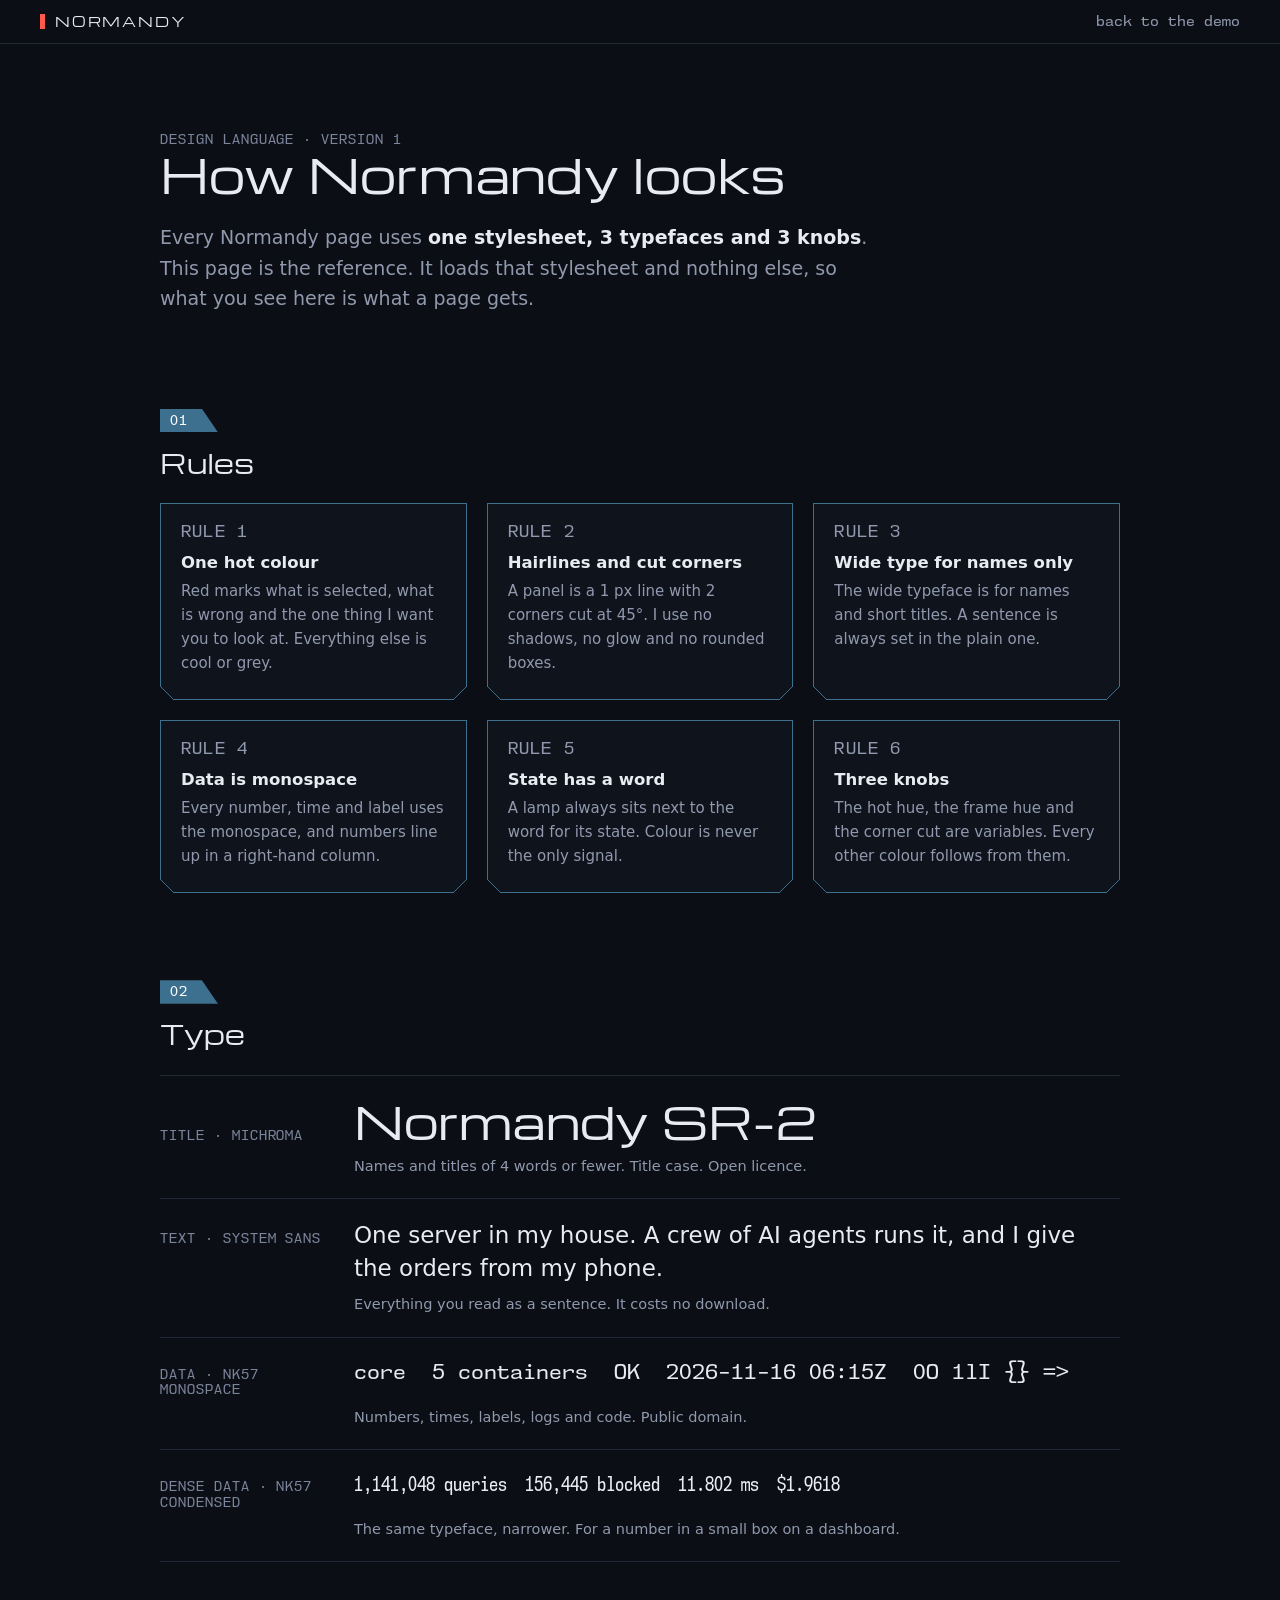
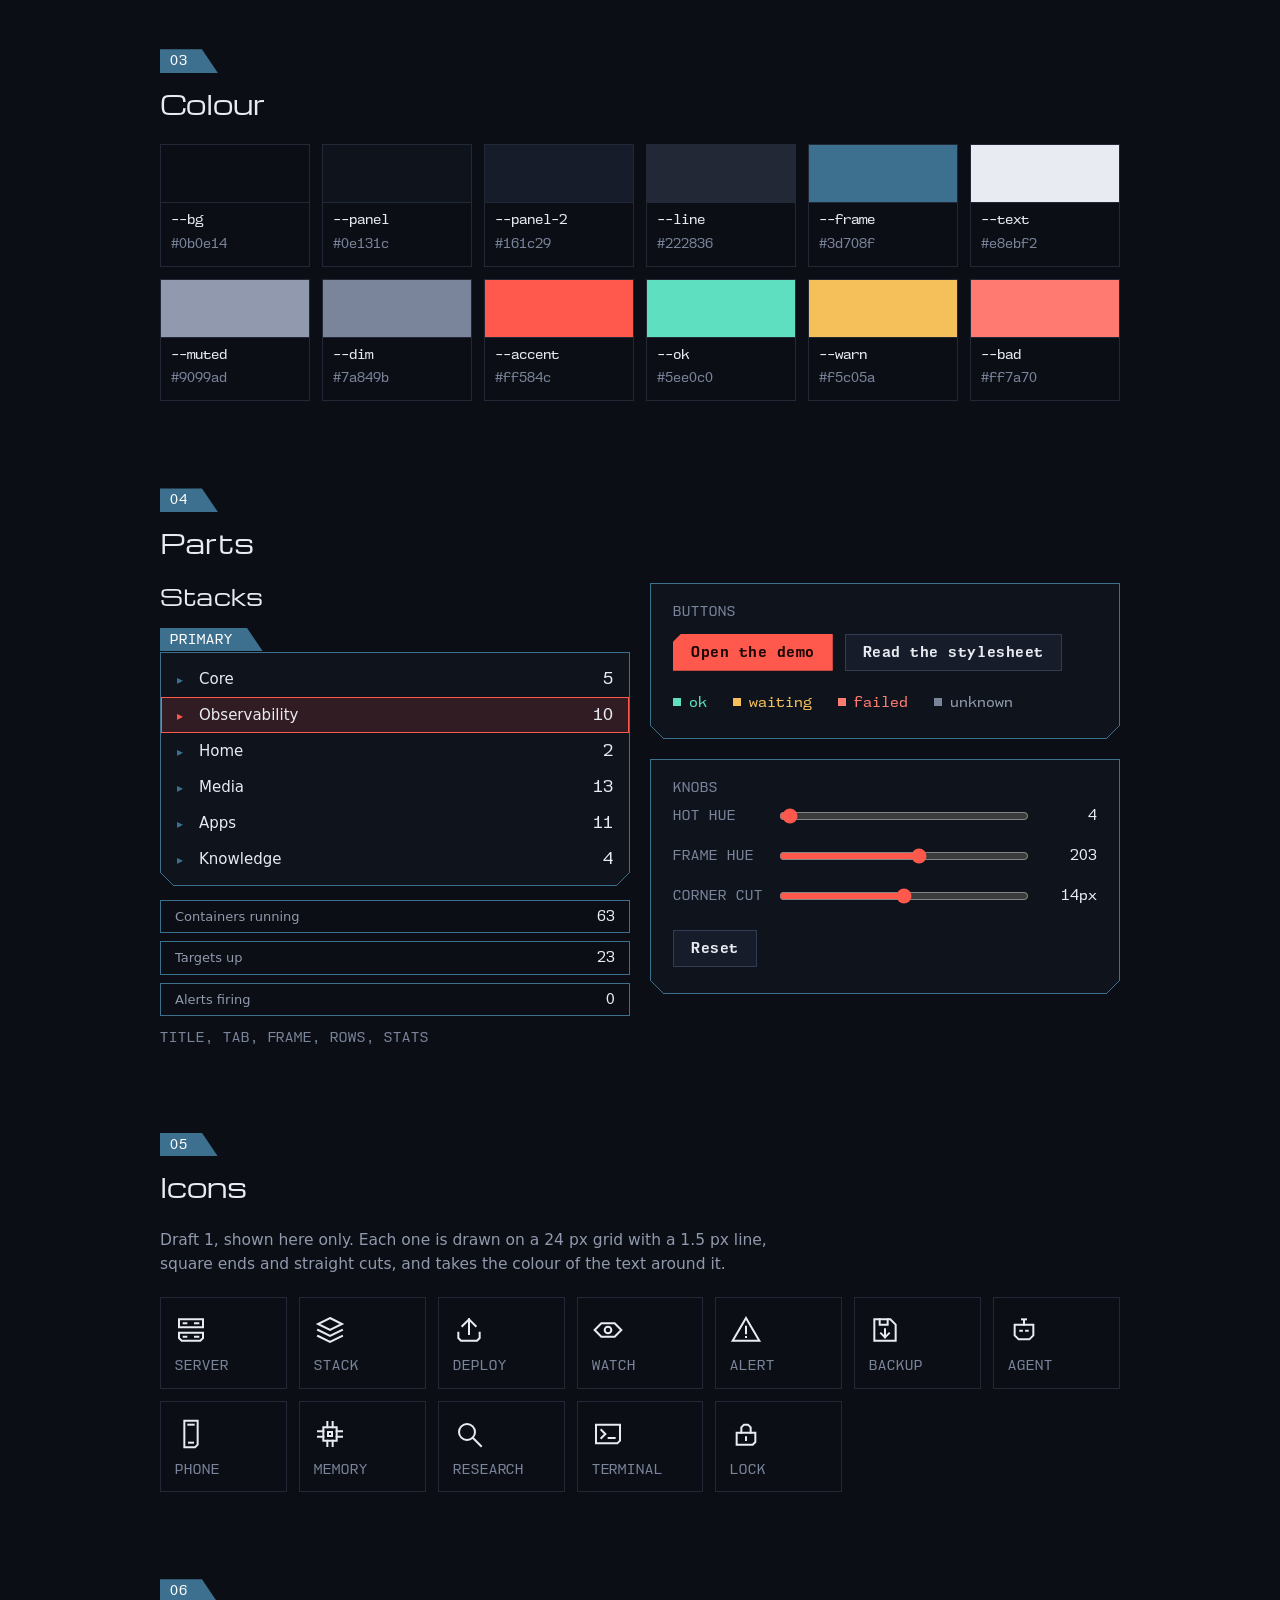
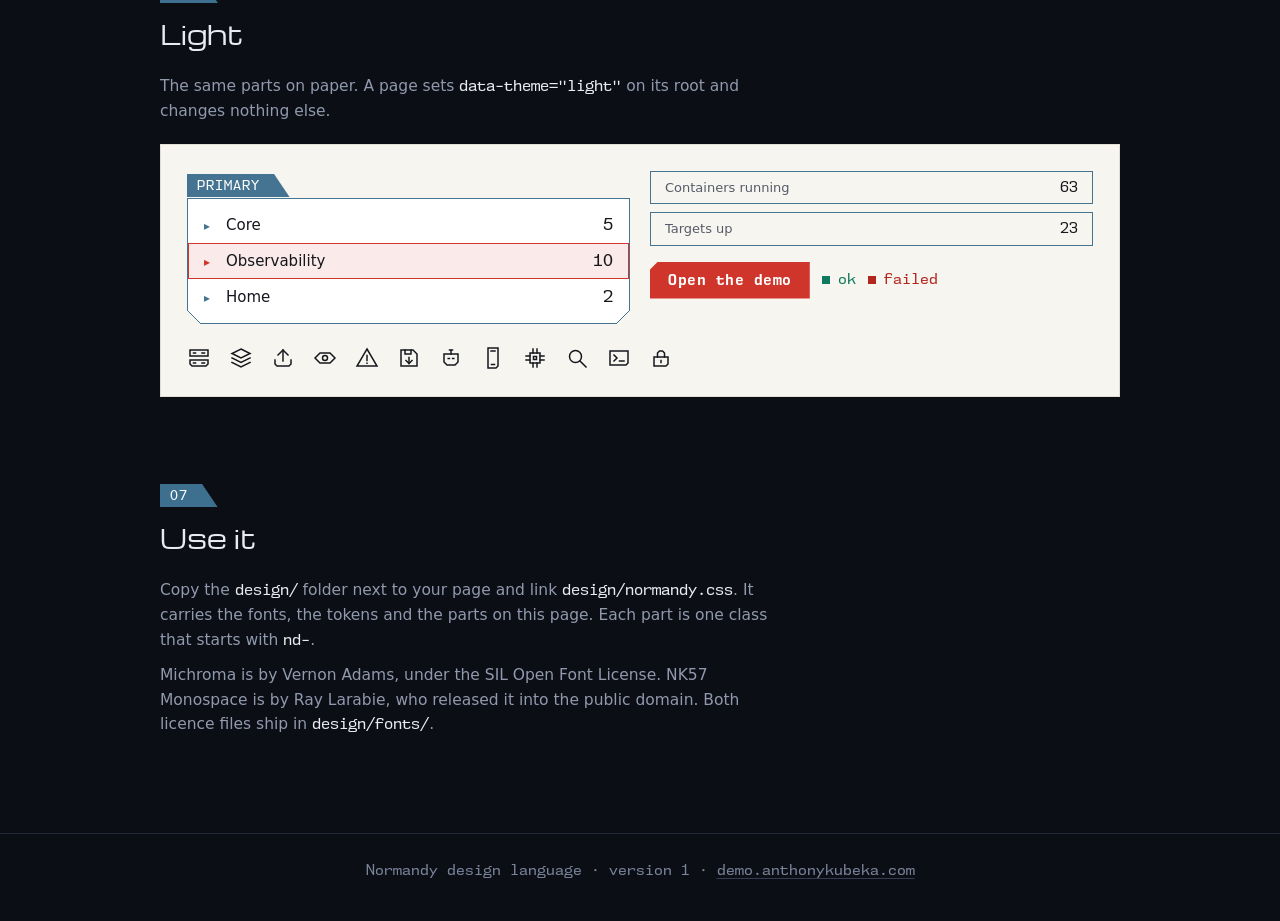
==== design/index.html @ 10093520 "Deploy 26556fc" ====
<!doctype html>
<html lang="en">
<head>
  <meta charset="utf-8">
  <title>Normandy design language | Anthony Kubeka</title>
  <meta name="viewport" content="width=device-width, initial-scale=1">
  <meta name="description" content="The type, colour and parts that every Normandy page uses. One stylesheet, 3 fonts, 3 knobs.">
  <meta name="color-scheme" content="dark">
  <meta name="theme-color" content="#0b0e14">
  <!-- LAUNCH: remove the next line when Anthony approves the content. See docs/PLAN.md task D-7. -->
  <meta name="robots" content="noindex">
  <link rel="icon" type="image/svg+xml" href="../assets/icon.svg">
  <link rel="stylesheet" href="normandy.css">
  <link rel="stylesheet" href="icons.css">
  <style>
    *, *::before, *::after { box-sizing: border-box; }
    body { margin: 0; background: var(--bg); color: var(--text); font: 400 17px/1.6 var(--sans); -webkit-font-smoothing: antialiased; overflow-x: hidden; }
    a { color: inherit; text-decoration-color: var(--line-2); text-underline-offset: 3px; }
    a:hover { text-decoration-color: var(--accent); }
    :focus-visible { outline: 2px solid var(--accent); outline-offset: 3px; }
    h1, h2, h3, p, ul, dl, dd { margin: 0; }
    ul { padding: 0; list-style: none; }
    code { font-family: var(--mono); font-size: 0.88em; color: var(--text); }

    .bar { display: flex; align-items: center; justify-content: space-between; gap: 16px; padding: 14px var(--gutter); border-bottom: 1px solid var(--line); }
    .bar a { text-decoration: none; }
    .brand { font: 400 13px/1 var(--display); letter-spacing: 0.14em; }
    .back { font: 400 13px/1 var(--mono); color: var(--muted); }
    .back:hover { color: var(--accent); }

    main { max-width: 1040px; margin: 0 auto; padding: 0 var(--gutter) 96px; }
    .hero { padding: clamp(44px, 8vw, 88px) 0 8px; }
    h1 { font: 400 clamp(26px, 5vw, 46px)/1.15 var(--display); letter-spacing: 0.005em; }
    .lede { margin-top: 22px; max-width: 60ch; color: var(--muted); font-size: clamp(17px, 2vw, 19px); }
    .lede b { color: var(--text); font-weight: 600; }

    section { padding-top: clamp(48px, 8vw, 84px); }
    .head { margin-bottom: 24px; }
    h2 { font: 400 clamp(19px, 3vw, 26px)/1.25 var(--display); margin-top: 14px; }
    .note { color: var(--muted); font-size: 15.5px; max-width: 62ch; }
    .note + .note { margin-top: 10px; }

    .grid { display: grid; gap: 20px; }
    .g2 { grid-template-columns: repeat(2, minmax(0, 1fr)); }
    .g3 { grid-template-columns: repeat(3, minmax(0, 1fr)); }
    .pad { padding: 20px 22px 26px; }

    .rule { padding: 18px 20px 24px; }
    .rule h3 { font: 600 16.5px/1.3 var(--sans); margin: 10px 0 6px; }
    .rule p { color: var(--muted); font-size: 15px; }

    .type { display: grid; grid-template-columns: 170px minmax(0, 1fr); gap: 8px 24px; align-items: baseline; padding: 20px 0; border-top: 1px solid var(--line); }
    .type:last-child { border-bottom: 1px solid var(--line); }
    .type > div, .type > p:not(.nd-label) { grid-column: 2; }
    .type > p:not(.nd-label) { color: var(--muted); font-size: 14.5px; }
    .t-display { font: 400 clamp(24px, 5vw, 44px)/1.15 var(--display); overflow-wrap: anywhere; }
    .t-sans { font: 400 clamp(18px, 2.6vw, 23px)/1.45 var(--sans); }
    .t-mono { font: 400 clamp(14px, 2.2vw, 19px)/1.5 var(--mono); overflow-wrap: anywhere; }

    .swatches { display: grid; grid-template-columns: repeat(auto-fill, minmax(150px, 1fr)); gap: 12px; }
    .sw { border: 1px solid var(--line); }
    .sw i { display: block; height: 58px; border-bottom: 1px solid var(--line); }
    .sw div { padding: 8px 10px 10px; }
    .sw b { display: block; font: 400 12.5px/1.4 var(--mono); }
    .sw span { font: 400 12px/1.4 var(--mono); color: var(--dim); }

    .demo-title { font-size: 22px; margin-bottom: 14px; }
    .demo-foot { margin-top: 14px; }
    .stack-of-stats { margin-top: 14px; }
    .buttons { display: flex; flex-wrap: wrap; gap: 12px; align-items: center; }
    .lamps { display: flex; flex-wrap: wrap; gap: 10px 26px; margin-top: 22px; }

    .knob { display: grid; grid-template-columns: 90px minmax(0, 1fr) 56px; gap: 14px; align-items: center; padding: 10px 0; }
    .knob input { width: 100%; accent-color: var(--accent); }
    .knob output { font: 400 13px/1 var(--mono); text-align: right; }
    .reset { margin-top: 14px; }

    .icons { display: grid; grid-template-columns: repeat(auto-fill, minmax(118px, 1fr)); gap: 12px; }
    .ico { display: flex; flex-direction: column; align-items: flex-start; gap: 12px; padding: 16px 14px 14px; border: 1px solid var(--line); }
    .ico .nd-icon { width: 32px; height: 32px; color: var(--text); }
    .icons--row { display: flex; flex-wrap: wrap; gap: 18px; margin-top: 22px; color: var(--text); }
    .nd-light { background: var(--bg); color: var(--text); padding: 26px; border: 1px solid var(--line); }
    .foot { border-top: 1px solid var(--line); padding: 26px var(--gutter) 40px; text-align: center; font: 400 13px/1.6 var(--mono); color: var(--dim); }

    @media (max-width: 820px) {
      .g2, .g3 { grid-template-columns: minmax(0, 1fr); }
      .type { grid-template-columns: minmax(0, 1fr); }
      .type > div, .type > p:not(.nd-label) { grid-column: 1; }
    }
  </style>
</head>
<body>
  <header class="bar">
    <a class="brand" href="../"><span class="nd-stripe" aria-hidden="true"></span>NORMANDY</a>
    <a class="back" href="../">back to the demo</a>
  </header>

  <main id="main">
    <div class="hero">
      <p class="nd-label">Design language · version 1</p>
      <h1>How Normandy looks</h1>
      <p class="lede">Every Normandy page uses <b>one stylesheet, 3 typefaces and 3 knobs</b>. This page is the reference. It loads that stylesheet and nothing else, so what you see here is what a page gets.</p>
    </div>

    <section aria-labelledby="h-rules">
      <div class="head">
        <span class="nd-tab">01</span>
        <h2 id="h-rules">Rules</h2>
      </div>
      <div class="grid g3">
        <div class="nd-frame rule">
          <p class="nd-label">Rule 1</p>
          <h3>One hot colour</h3>
          <p>Red marks what is selected, what is wrong and the one thing I want you to look at. Everything else is cool or grey.</p>
        </div>
        <div class="nd-frame rule">
          <p class="nd-label">Rule 2</p>
          <h3>Hairlines and cut corners</h3>
          <p>A panel is a 1 px line with 2 corners cut at 45°. I use no shadows, no glow and no rounded boxes.</p>
        </div>
        <div class="nd-frame rule">
          <p class="nd-label">Rule 3</p>
          <h3>Wide type for names only</h3>
          <p>The wide typeface is for names and short titles. A sentence is always set in the plain one.</p>
        </div>
        <div class="nd-frame rule">
          <p class="nd-label">Rule 4</p>
          <h3>Data is monospace</h3>
          <p>Every number, time and label uses the monospace, and numbers line up in a right-hand column.</p>
        </div>
        <div class="nd-frame rule">
          <p class="nd-label">Rule 5</p>
          <h3>State has a word</h3>
          <p>A lamp always sits next to the word for its state. Colour is never the only signal.</p>
        </div>
        <div class="nd-frame rule">
          <p class="nd-label">Rule 6</p>
          <h3>Three knobs</h3>
          <p>The hot hue, the frame hue and the corner cut are variables. Every other colour follows from them.</p>
        </div>
      </div>
    </section>

    <section aria-labelledby="h-type">
      <div class="head">
        <span class="nd-tab">02</span>
        <h2 id="h-type">Type</h2>
      </div>
      <div>
        <div class="type">
          <p class="nd-label">Title · Michroma</p>
          <div class="t-display">Normandy SR-2</div>
          <p>Names and titles of 4 words or fewer. Title case. Open licence.</p>
        </div>
        <div class="type">
          <p class="nd-label">Text · system sans</p>
          <div class="t-sans">One server in my house. A crew of AI agents runs it, and I give the orders from my phone.</div>
          <p>Everything you read as a sentence. It costs no download.</p>
        </div>
        <div class="type">
          <p class="nd-label">Data · NK57 Monospace</p>
          <div class="t-mono">core &nbsp;5 containers &nbsp;OK &nbsp;2026-11-16 06:15Z &nbsp;0O 1lI {} =&gt;</div>
          <p>Numbers, times, labels, logs and code. Public domain.</p>
        </div>
        <div class="type">
          <p class="nd-label">Dense data · NK57 Condensed</p>
          <div class="t-mono" style="font-family: var(--mono-narrow)">1,141,048 queries &nbsp;156,445 blocked &nbsp;11.802 ms &nbsp;$1.9618</div>
          <p>The same typeface, narrower. For a number in a small box on a dashboard.</p>
        </div>
      </div>
    </section>

    <section aria-labelledby="h-colour">
      <div class="head">
        <span class="nd-tab">03</span>
        <h2 id="h-colour">Colour</h2>
      </div>
      <div class="swatches" id="swatches"></div>
    </section>

    <section aria-labelledby="h-parts">
      <div class="head">
        <span class="nd-tab">04</span>
        <h2 id="h-parts">Parts</h2>
      </div>
      <div class="grid g2">
        <div>
          <h3 class="nd-title demo-title">Stacks</h3>
          <span class="nd-tab">Primary</span>
          <div class="nd-frame">
            <ul class="nd-rows" id="rows">
              <li class="nd-row"><span>Core</span><span>5</span></li>
              <li class="nd-row is-selected"><span>Observability</span><span>10</span></li>
              <li class="nd-row"><span>Home</span><span>2</span></li>
              <li class="nd-row"><span>Media</span><span>13</span></li>
              <li class="nd-row"><span>Apps</span><span>9</span></li>
              <li class="nd-row"><span>Knowledge</span><span>4</span></li>
            </ul>
          </div>
          <div class="stack-of-stats">
            <div class="nd-stat"><span>Containers running</span><span data-k="containers.running">60</span></div>
            <div class="nd-stat"><span>Targets up</span><span data-k="observability.targets_up">23</span></div>
            <div class="nd-stat"><span>Alerts firing</span><span data-k="observability.alerts_firing">0</span></div>
          </div>
          <p class="nd-label demo-foot">Title, tab, frame, rows, stats</p>
        </div>
        <div>
          <div class="nd-frame pad">
            <p class="nd-label">Buttons</p>
            <div class="buttons" style="margin-top:14px">
              <a class="nd-btn" href="../">Open the demo</a>
              <a class="nd-btn nd-btn--ghost" href="normandy.css">Read the stylesheet</a>
            </div>
            <div class="lamps">
              <span class="nd-status is-ok">ok</span>
              <span class="nd-status is-warn">waiting</span>
              <span class="nd-status is-bad">failed</span>
              <span class="nd-status">unknown</span>
            </div>
          </div>
          <div class="nd-frame pad" style="margin-top:20px">
            <p class="nd-label">Knobs</p>
            <div class="knob"><label class="nd-label" for="k-hue">Hot hue</label><input id="k-hue" type="range" min="0" max="360" value="4" data-var="--hue"><output>4</output></div>
            <div class="knob"><label class="nd-label" for="k-steel">Frame hue</label><input id="k-steel" type="range" min="0" max="360" value="203" data-var="--steel"><output>203</output></div>
            <div class="knob"><label class="nd-label" for="k-cut">Corner cut</label><input id="k-cut" type="range" min="0" max="28" value="14" data-var="--cut" data-unit="px"><output>14px</output></div>
            <button class="nd-btn nd-btn--ghost reset" id="reset" type="button">Reset</button>
          </div>
        </div>
      </div>
    </section>

    <section aria-labelledby="h-icons">
      <div class="head">
        <span class="nd-tab">05</span>
        <h2 id="h-icons">Icons</h2>
      </div>
      <p class="note" style="margin-bottom:20px">Draft 1, shown here only. Each one is drawn on a 24 px grid with a 1.5 px line, square ends and straight cuts, and takes the colour of the text around it.</p>
      <div class="icons">
          <div class="ico"><span class="nd-icon nd-icon--server" role="img" aria-label="Server"></span><span class="nd-label">Server</span></div>
          <div class="ico"><span class="nd-icon nd-icon--stack" role="img" aria-label="Stack"></span><span class="nd-label">Stack</span></div>
          <div class="ico"><span class="nd-icon nd-icon--deploy" role="img" aria-label="Deploy"></span><span class="nd-label">Deploy</span></div>
          <div class="ico"><span class="nd-icon nd-icon--watch" role="img" aria-label="Watch"></span><span class="nd-label">Watch</span></div>
          <div class="ico"><span class="nd-icon nd-icon--alert" role="img" aria-label="Alert"></span><span class="nd-label">Alert</span></div>
          <div class="ico"><span class="nd-icon nd-icon--backup" role="img" aria-label="Backup"></span><span class="nd-label">Backup</span></div>
          <div class="ico"><span class="nd-icon nd-icon--agent" role="img" aria-label="Agent"></span><span class="nd-label">Agent</span></div>
          <div class="ico"><span class="nd-icon nd-icon--phone" role="img" aria-label="Phone"></span><span class="nd-label">Phone</span></div>
          <div class="ico"><span class="nd-icon nd-icon--memory" role="img" aria-label="Memory"></span><span class="nd-label">Memory</span></div>
          <div class="ico"><span class="nd-icon nd-icon--research" role="img" aria-label="Research"></span><span class="nd-label">Research</span></div>
          <div class="ico"><span class="nd-icon nd-icon--terminal" role="img" aria-label="Terminal"></span><span class="nd-label">Terminal</span></div>
          <div class="ico"><span class="nd-icon nd-icon--lock" role="img" aria-label="Lock"></span><span class="nd-label">Lock</span></div>
      </div>
    </section>

    <section aria-labelledby="h-light">
      <div class="head">
        <span class="nd-tab">06</span>
        <h2 id="h-light">Light</h2>
      </div>
      <p class="note" style="margin-bottom:20px">The same parts on paper. A page sets <code>data-theme="light"</code> on its root and changes nothing else.</p>
      <div class="nd-light">
        <div class="grid g2">
          <div>
            <span class="nd-tab">Primary</span>
            <div class="nd-frame">
              <ul class="nd-rows">
                <li class="nd-row"><span>Core</span><span>5</span></li>
                <li class="nd-row is-selected"><span>Observability</span><span>10</span></li>
                <li class="nd-row"><span>Home</span><span>2</span></li>
              </ul>
            </div>
          </div>
          <div>
            <div class="nd-stat"><span>Containers running</span><span data-k="containers.running">60</span></div>
            <div class="nd-stat"><span>Targets up</span><span data-k="observability.targets_up">23</span></div>
            <div class="buttons" style="margin-top:16px">
              <a class="nd-btn" href="../">Open the demo</a>
              <span class="nd-status is-ok">ok</span>
              <span class="nd-status is-bad">failed</span>
            </div>
          </div>
        </div>
        <div class="icons--row"><span class="nd-icon nd-icon--server" role="img" aria-label="Server"></span><span class="nd-icon nd-icon--stack" role="img" aria-label="Stack"></span><span class="nd-icon nd-icon--deploy" role="img" aria-label="Deploy"></span><span class="nd-icon nd-icon--watch" role="img" aria-label="Watch"></span><span class="nd-icon nd-icon--alert" role="img" aria-label="Alert"></span><span class="nd-icon nd-icon--backup" role="img" aria-label="Backup"></span><span class="nd-icon nd-icon--agent" role="img" aria-label="Agent"></span><span class="nd-icon nd-icon--phone" role="img" aria-label="Phone"></span><span class="nd-icon nd-icon--memory" role="img" aria-label="Memory"></span><span class="nd-icon nd-icon--research" role="img" aria-label="Research"></span><span class="nd-icon nd-icon--terminal" role="img" aria-label="Terminal"></span><span class="nd-icon nd-icon--lock" role="img" aria-label="Lock"></span></div>
      </div>
    </section>

    <section aria-labelledby="h-use">
      <div class="head">
        <span class="nd-tab">07</span>
        <h2 id="h-use">Use it</h2>
      </div>
      <p class="note">Copy the <code>design/</code> folder next to your page and link <code>design/normandy.css</code>. It carries the fonts, the tokens and the parts on this page. Each part is one class that starts with <code>nd-</code>.</p>
      <p class="note">Michroma is by Vernon Adams, under the SIL Open Font License. NK57 Monospace is by Ray Larabie, who released it into the public domain. Both licence files ship in <code>design/fonts/</code>.</p>
    </section>
  </main>

  <footer class="foot">Normandy design language · version 1 · <a href="../">demo.anthonykubeka.com</a></footer>

  <script>
    (function () {
      var root = document.documentElement;

      // colour swatches, read from the live tokens so they cannot go stale
      var names = ['--bg', '--panel', '--panel-2', '--line', '--frame', '--text', '--muted', '--dim', '--accent', '--ok', '--warn', '--bad'];
      var box = document.getElementById('swatches');
      function hex(v) {
        var c = document.createElement('canvas').getContext('2d');
        c.fillStyle = v; return c.fillStyle;
      }
      function paint() {
        box.textContent = '';
        var cs = getComputedStyle(root);
        names.forEach(function (n) {
          var sw = document.createElement('div'); sw.className = 'sw';
          var chip = document.createElement('i'); chip.style.background = 'var(' + n + ')';
          var meta = document.createElement('div');
          var b = document.createElement('b'); b.textContent = n;
          var s = document.createElement('span'); s.textContent = hex(cs.getPropertyValue(n).trim());
          meta.appendChild(b); meta.appendChild(s); sw.appendChild(chip); sw.appendChild(meta); box.appendChild(sw);
        });
      }

      // knobs
      var knobs = [].slice.call(document.querySelectorAll('.knob input'));
      function apply(input) {
        var unit = input.getAttribute('data-unit') || '';
        root.style.setProperty(input.getAttribute('data-var'), input.value + unit);
        input.parentNode.querySelector('output').textContent = input.value + unit;
      }
      knobs.forEach(function (k) { k.addEventListener('input', function () { apply(k); paint(); }); });
      document.getElementById('reset').addEventListener('click', function () {
        knobs.forEach(function (k) { k.value = k.defaultValue; apply(k); });
        paint();
      });
      paint();

      // real numbers from the public snapshot. The static values stay if it fails.
      fetch('../data/snapshot.json').then(function (r) { return r.ok ? r.json() : null; }).then(function (d) {
        if (!d) return;
        [].forEach.call(document.querySelectorAll('[data-k]'), function (n) {
          var v = n.getAttribute('data-k').split('.').reduce(function (o, k) { return o == null ? o : o[k]; }, d);
          if (v != null) n.textContent = v;
        });
        var shown = d.stacks && d.stacks.shown;
        var list = document.getElementById('rows');
        if (!shown || !list) return;
        list.textContent = '';
        shown.slice(0, 6).forEach(function (s, i) {
          var li = document.createElement('li'); li.className = 'nd-row' + (i === 1 ? ' is-selected' : '');
          var a = document.createElement('span'); a.textContent = s.label;
          var b = document.createElement('span'); b.textContent = s.total;
          li.appendChild(a); li.appendChild(b); list.appendChild(li);
        });
      }).catch(function () {});
    })();
  </script>
</body>
</html>
---- design/normandy.css ----
/* Normandy design language, version 1.
   One file: fonts, tokens and a small kit of parts. No dependencies.
   The rules are in docs/DESIGN.md. The live guide is design/index.html.
   Copy this folder (normandy.css + fonts/) as one unit. Do not edit a copy. */

/* ── fonts ─────────────────────────────────────────────────
   Michroma: SIL Open Font License. NK57 Monospace: public domain (CC0). */
@font-face {
  font-family: "Michroma";
  src: url("fonts/michroma-latin.woff2") format("woff2");
  font-weight: 400; font-style: normal; font-display: swap;
}
@font-face {
  font-family: "NK57 Monospace";
  src: url("fonts/nk57-monospace-regular.woff2") format("woff2");
  font-weight: 400; font-style: normal; font-display: swap;
}
@font-face {
  font-family: "NK57 Monospace";
  src: url("fonts/nk57-monospace-bold.woff2") format("woff2");
  font-weight: 700; font-style: normal; font-display: swap;
}

/* The condensed width, for a number in a box too narrow for the normal width. */
@font-face {
  font-family: "NK57 Monospace Condensed";
  src: url("fonts/nk57-monospace-condensed-regular.woff2") format("woff2");
  font-weight: 400; font-style: normal; font-display: swap;
}

/* ── tokens: dark is the default ─────────────────────────────
   .nd-dark forces the dark set on one block of a light page. */
:root, .nd-dark {
  /* the knobs. Change these and every colour below follows. */
  --hue: 4;        /* the one hot colour: selection, state, one action */
  --steel: 203;    /* the cool colour of frames and tabs */
  --cut: 14px;     /* size of the cut corner on a frame */

  --bg: #0b0e14;
  --bg-2: #10141d;
  --panel: #0e131c;
  --panel-2: #161c29;
  --line: #222836;      /* dividers inside a frame */
  --line-2: #323b52;    /* controls and inactive marks */
  --frame: hsl(var(--steel) 40% 40%);        /* the hairline around a frame */
  --frame-ink: #ffffff;                      /* text on a tab */
  --text: #e8ebf2;
  --muted: #9099ad;
  --dim: #7a849b;
  --accent: hsl(var(--hue) 100% 65%);
  --accent-soft: hsl(var(--hue) 100% 65% / 0.14);
  --accent-ink: #1a0705;                     /* text on the accent */
  --ok: #5ee0c0;
  --ok-soft: rgba(94, 224, 192, 0.13);
  --warn: #f5c05a;
  --warn-soft: rgba(245, 192, 90, 0.13);
  --bad: #ff7a70;

  --display: "Michroma", "Eurostile Extended", "Microgramma", ui-sans-serif, system-ui, sans-serif;
  --sans: ui-sans-serif, system-ui, -apple-system, "Segoe UI", Roboto, "Helvetica Neue", Arial, sans-serif;
  --mono: "NK57 Monospace", ui-monospace, "SF Mono", "Cascadia Code", Menlo, Consolas, monospace;
  --mono-narrow: "NK57 Monospace Condensed", "NK57 Monospace", ui-monospace, "SF Mono", Menlo, Consolas, monospace;

  --gutter: clamp(16px, 4vw, 40px);
}

/* ── tokens: light ─────────────────────────────────────────── */
:root[data-theme="light"], .nd-light {
  --bg: #f7f5f0;
  --bg-2: #efece5;
  --panel: #ffffff;
  --panel-2: #f3f0ea;
  --line: #e2ded4;
  --line-2: #cfcabd;
  --frame: hsl(var(--steel) 36% 42%);
  --frame-ink: #ffffff;
  --text: #15171d;
  --muted: #555b68;
  --dim: #666c7a;
  --accent: hsl(var(--hue) 66% 49%);
  --accent-soft: hsl(var(--hue) 66% 49% / 0.1);
  --accent-ink: #ffffff;
  --ok: #0f7a5e;
  --ok-soft: rgba(15, 122, 94, 0.12);
  --warn: #8f6200;
  --warn-soft: rgba(143, 98, 0, 0.12);
  --bad: #b3261e;
}

/* ── kit ───────────────────────────────────────────────────── */

/* Title: names and short titles only. 4 words or fewer. Never a sentence. */
.nd-title {
  font-family: var(--display);
  font-weight: 400;
  letter-spacing: 0.01em;
  line-height: 1.25;
  color: var(--text);
}

/* Label: small capitals in the monospace. Names a thing, never explains it. */
.nd-label {
  font: 400 12px/1.3 var(--mono);
  letter-spacing: 0.08em;
  text-transform: uppercase;
  color: var(--dim);
}

/* Number: every figure that is data. */
.nd-num {
  font-family: var(--mono);
  font-variant-numeric: tabular-nums;
}

/* Frame: a hairline box with the 2 bottom corners cut at 45 degrees.
   --under is the colour behind the frame. Set it if the frame is not on --bg. */
.nd-frame {
  --under: var(--bg);
  position: relative;
  background: var(--panel);
  border: 1px solid var(--frame);
  border-radius: 0;
}
.nd-frame::before, .nd-frame::after {
  content: "";
  position: absolute;
  bottom: -1px;
  width: var(--cut); height: var(--cut);
  pointer-events: none;
}
.nd-frame::before {
  left: -1px;
  background: linear-gradient(to top right, var(--under) calc(50% - 0.5px), var(--frame) calc(50% - 0.5px), var(--frame) calc(50% + 0.5px), transparent calc(50% + 0.5px));
}
.nd-frame::after {
  right: -1px;
  background: linear-gradient(to top left, var(--under) calc(50% - 0.5px), var(--frame) calc(50% - 0.5px), var(--frame) calc(50% + 0.5px), transparent calc(50% + 0.5px));
}

/* Tab: sits on the top edge of a frame. One slanted edge. */
.nd-tab {
  display: inline-block;
  background: var(--frame);
  color: var(--frame-ink);
  font: 400 12px/1.3 var(--mono);
  letter-spacing: 0.08em;
  text-transform: uppercase;
  padding: 4px 30px 4px 10px;
  clip-path: polygon(0 0, calc(100% - 16px) 0, 100% 100%, 0 100%);
}

/* Rows: a list with a right-aligned number column. One row can be selected. */
.nd-rows { list-style: none; margin: 0; padding: 8px 0; }
.nd-row {
  display: grid;
  grid-template-columns: 22px minmax(0, 1fr) auto;
  align-items: baseline;
  padding: 7px 16px;
  font: 400 15px/1.4 var(--sans);
  color: var(--text);
}
.nd-row::before { content: "\25B8"; color: var(--frame); font-size: 0.8em; }
.nd-row > :last-child { font-family: var(--mono); font-variant-numeric: tabular-nums; }
.nd-row.is-selected, .nd-selected {
  background: var(--accent-soft);
  box-shadow: inset 0 0 0 1px var(--accent);
}
.nd-row.is-selected::before { color: var(--accent); }

/* Stat: one label and one number in a hairline box. */
.nd-stat {
  display: flex;
  justify-content: space-between;
  align-items: baseline;
  gap: 16px;
  padding: 6px 14px;
  border: 1px solid var(--frame);
  font: 400 13px/1.5 var(--sans);
  color: var(--muted);
}
.nd-stat > :last-child { font-family: var(--mono); font-variant-numeric: tabular-nums; color: var(--text); }
.nd-stat + .nd-stat { margin-top: 8px; }

/* Button: square, with one cut corner. The filled one is the single main action. */
.nd-btn {
  display: inline-flex; align-items: center; justify-content: center;
  font: 700 13px/1 var(--mono);
  letter-spacing: 0.04em;
  color: var(--accent-ink);
  background: var(--accent);
  border: 0;
  border-radius: 0;
  padding: 12px 18px;
  cursor: pointer;
  text-decoration: none;
  clip-path: polygon(8px 0, 100% 0, 100% 100%, 0 100%, 0 8px);
}
.nd-btn:hover { filter: brightness(1.08); }
.nd-btn--ghost {
  color: var(--text);
  background: var(--panel-2);
  box-shadow: inset 0 0 0 1px var(--line-2);
  clip-path: none;
}
.nd-btn--ghost:hover { box-shadow: inset 0 0 0 1px var(--accent); filter: none; }

/* Stripe: the one decorative mark. A short bar in the hot colour. */
.nd-stripe {
  display: inline-block;
  width: 5px; height: 15px;
  margin-right: 10px;
  background: var(--accent);
  vertical-align: -2px;
}

/* Status: a square lamp and a word. Colour is never the only signal. */
.nd-status { font: 400 13px/1.5 var(--mono); color: var(--muted); display: inline-flex; align-items: center; gap: 8px; }
.nd-status::before { content: ""; width: 8px; height: 8px; background: var(--dim); }
.nd-status.is-ok { color: var(--ok); }
.nd-status.is-ok::before { background: var(--ok); }
.nd-status.is-bad { color: var(--bad); }
.nd-status.is-bad::before { background: var(--bad); }
.nd-status.is-warn { color: var(--warn); }
.nd-status.is-warn::before { background: var(--warn); }
---- design/icons.css ----
/* Normandy icons, draft 1. Shown on the guide page only until Anthony approves the look.
   Each icon is a mask, so it takes the text colour and works from any hostname that links this file.
   Grid 24 x 24, stroke 1.5, square line ends, straight lines, a full circle where one is needed.
   Original drawings. Do not replace them with artwork from a game (docs/DESIGN.md). */
.nd-icon {
  display: inline-block;
  width: 24px; height: 24px;
  background: currentColor;
  -webkit-mask: var(--i) center / contain no-repeat;
  mask: var(--i) center / contain no-repeat;
  vertical-align: -6px;
}

.nd-icon--server { --i: url("data:image/svg+xml,%3Csvg xmlns='http://www.w3.org/2000/svg' viewBox='0 0 24 24' fill='none' stroke='%23000' stroke-width='1.5' stroke-linecap='square' stroke-linejoin='miter'%3E%3Cpath d='M3 4h18v6H3z'/%3E%3Cpath d='M3 14h18v4l-2 2H5l-2-2z'/%3E%3Cpath d='M6.5 7h2M6.5 17h2M15 7h2.5M15 17h2.5'/%3E%3C/svg%3E"); }
.nd-icon--stack { --i: url("data:image/svg+xml,%3Csvg xmlns='http://www.w3.org/2000/svg' viewBox='0 0 24 24' fill='none' stroke='%23000' stroke-width='1.5' stroke-linecap='square' stroke-linejoin='miter'%3E%3Cpath d='M12 3l9 4.5-9 4.5-9-4.5z'/%3E%3Cpath d='M3 12l9 4.5 9-4.5'/%3E%3Cpath d='M3 16.5l9 4.5 9-4.5'/%3E%3C/svg%3E"); }
.nd-icon--deploy { --i: url("data:image/svg+xml,%3Csvg xmlns='http://www.w3.org/2000/svg' viewBox='0 0 24 24' fill='none' stroke='%23000' stroke-width='1.5' stroke-linecap='square' stroke-linejoin='miter'%3E%3Cpath d='M12 15V4'/%3E%3Cpath d='M7 9l5-5 5 5'/%3E%3Cpath d='M4 14v4l2 2h12l2-2v-4'/%3E%3C/svg%3E"); }
.nd-icon--watch { --i: url("data:image/svg+xml,%3Csvg xmlns='http://www.w3.org/2000/svg' viewBox='0 0 24 24' fill='none' stroke='%23000' stroke-width='1.5' stroke-linecap='square' stroke-linejoin='miter'%3E%3Cpath d='M2 12l5-5h10l5 5-5 5H7z'/%3E%3Ccircle cx='12' cy='12' r='2.5'/%3E%3C/svg%3E"); }
.nd-icon--alert { --i: url("data:image/svg+xml,%3Csvg xmlns='http://www.w3.org/2000/svg' viewBox='0 0 24 24' fill='none' stroke='%23000' stroke-width='1.5' stroke-linecap='square' stroke-linejoin='miter'%3E%3Cpath d='M12 3l10 17H2z'/%3E%3Cpath d='M12 9.5v5'/%3E%3Cpath d='M12 17.2v.1'/%3E%3C/svg%3E"); }
.nd-icon--backup { --i: url("data:image/svg+xml,%3Csvg xmlns='http://www.w3.org/2000/svg' viewBox='0 0 24 24' fill='none' stroke='%23000' stroke-width='1.5' stroke-linecap='square' stroke-linejoin='miter'%3E%3Cpath d='M4 4h12l4 4v12H4z'/%3E%3Cpath d='M8 4v4h6V4'/%3E%3Cpath d='M12 11.5v6'/%3E%3Cpath d='M9 14.5l3 3 3-3'/%3E%3C/svg%3E"); }
.nd-icon--agent { --i: url("data:image/svg+xml,%3Csvg xmlns='http://www.w3.org/2000/svg' viewBox='0 0 24 24' fill='none' stroke='%23000' stroke-width='1.5' stroke-linecap='square' stroke-linejoin='miter'%3E%3Cpath d='M5 8h14v8l-3 3H8l-3-3z'/%3E%3Cpath d='M12 8V4.5'/%3E%3Cpath d='M9.2 12.5h1.2M13.6 12.5h1.2'/%3E%3Cpath d='M10.5 4h3'/%3E%3C/svg%3E"); }
.nd-icon--phone { --i: url("data:image/svg+xml,%3Csvg xmlns='http://www.w3.org/2000/svg' viewBox='0 0 24 24' fill='none' stroke='%23000' stroke-width='1.5' stroke-linecap='square' stroke-linejoin='miter'%3E%3Cpath d='M7 2h10v18l-2 2H7z'/%3E%3Cpath d='M10.5 18.5h3'/%3E%3Cpath d='M10 5h4'/%3E%3C/svg%3E"); }
.nd-icon--memory { --i: url("data:image/svg+xml,%3Csvg xmlns='http://www.w3.org/2000/svg' viewBox='0 0 24 24' fill='none' stroke='%23000' stroke-width='1.5' stroke-linecap='square' stroke-linejoin='miter'%3E%3Cpath d='M7 7h10v10H7z'/%3E%3Cpath d='M10 3v4M14 3v4M10 17v4M14 17v4M3 10h4M3 14h4M17 10h4M17 14h4'/%3E%3Cpath d='M10.5 10.5h3v3h-3z'/%3E%3C/svg%3E"); }
.nd-icon--research { --i: url("data:image/svg+xml,%3Csvg xmlns='http://www.w3.org/2000/svg' viewBox='0 0 24 24' fill='none' stroke='%23000' stroke-width='1.5' stroke-linecap='square' stroke-linejoin='miter'%3E%3Ccircle cx='10.5' cy='10.5' r='6'/%3E%3Cpath d='M15 15l6 6'/%3E%3C/svg%3E"); }
.nd-icon--terminal { --i: url("data:image/svg+xml,%3Csvg xmlns='http://www.w3.org/2000/svg' viewBox='0 0 24 24' fill='none' stroke='%23000' stroke-width='1.5' stroke-linecap='square' stroke-linejoin='miter'%3E%3Cpath d='M3 5h18v12l-2 2H3z'/%3E%3Cpath d='M7 9l3 3-3 3'/%3E%3Cpath d='M12.5 15h4.5'/%3E%3C/svg%3E"); }
.nd-icon--lock { --i: url("data:image/svg+xml,%3Csvg xmlns='http://www.w3.org/2000/svg' viewBox='0 0 24 24' fill='none' stroke='%23000' stroke-width='1.5' stroke-linecap='square' stroke-linejoin='miter'%3E%3Cpath d='M5 11h14v7l-2 2H5z'/%3E%3Cpath d='M8.5 11V7l2-2h3l2 2v4'/%3E%3Cpath d='M12 14.5v2'/%3E%3C/svg%3E"); }
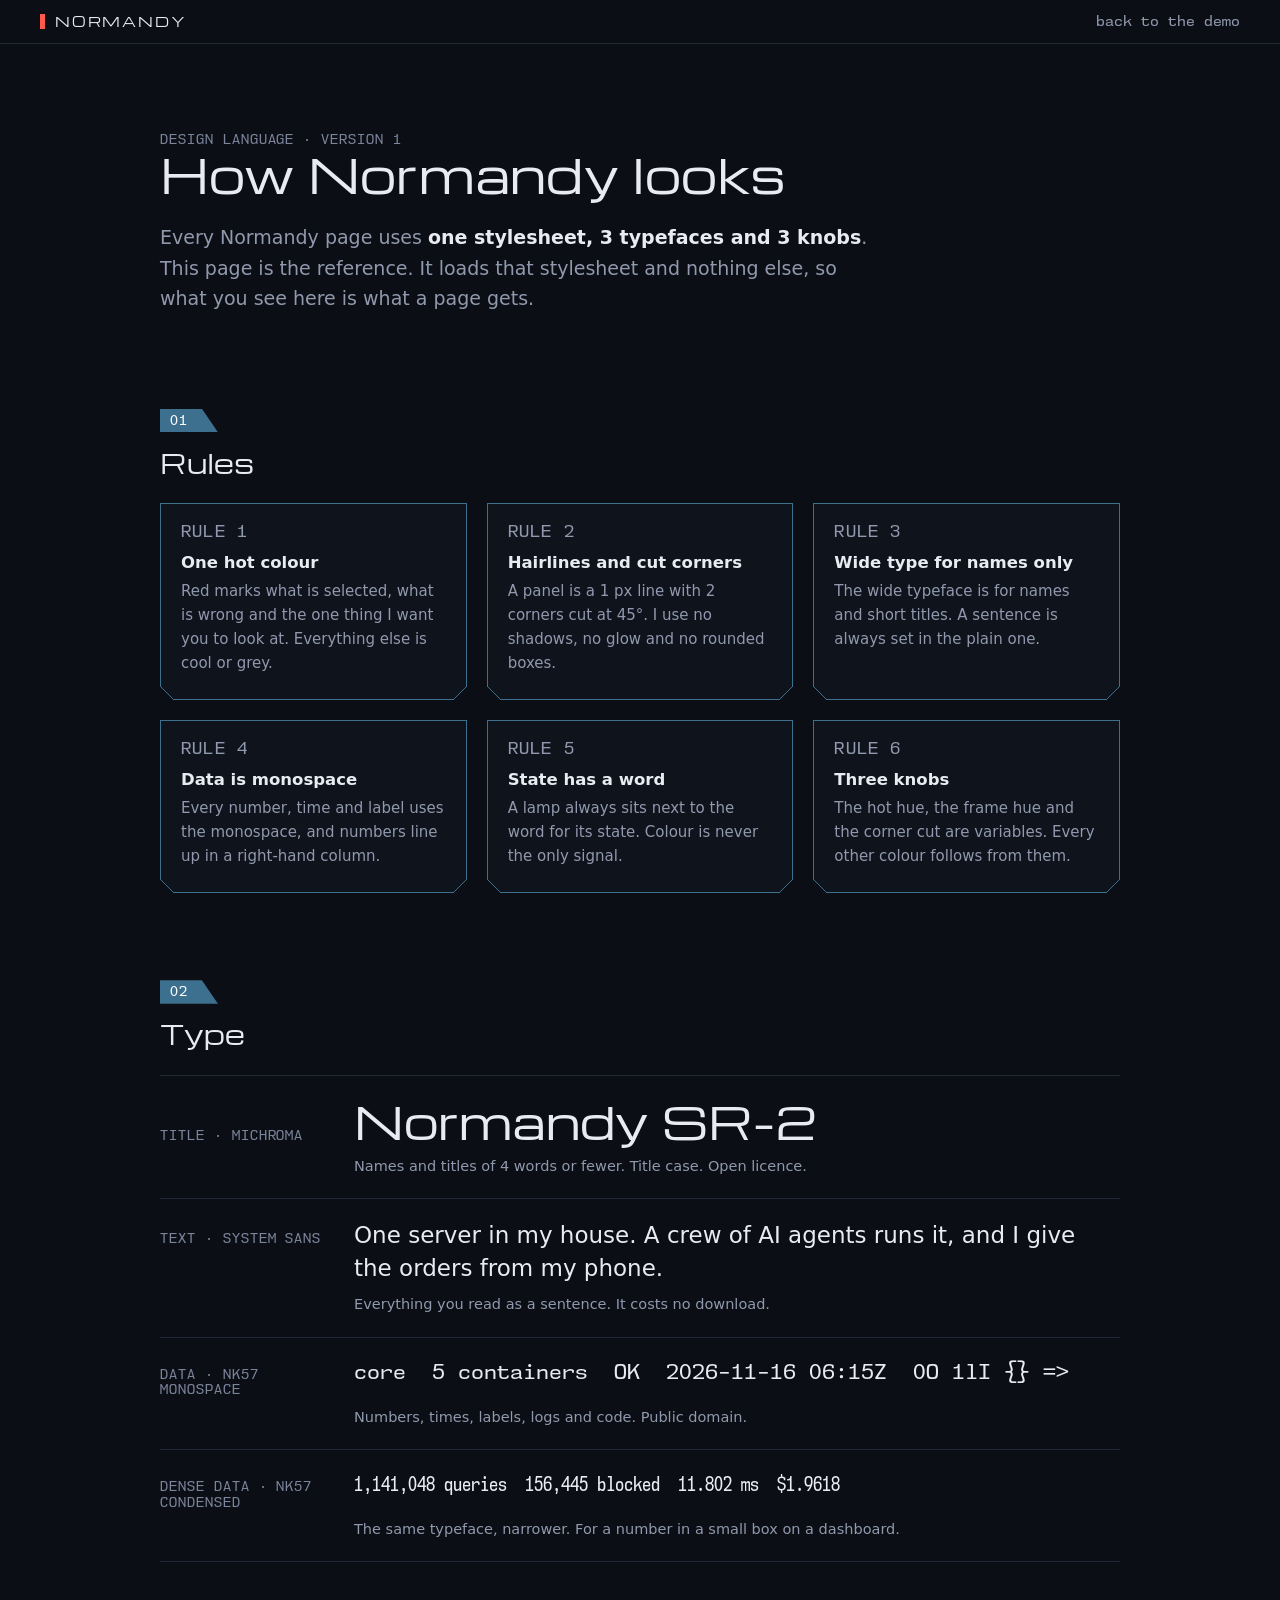
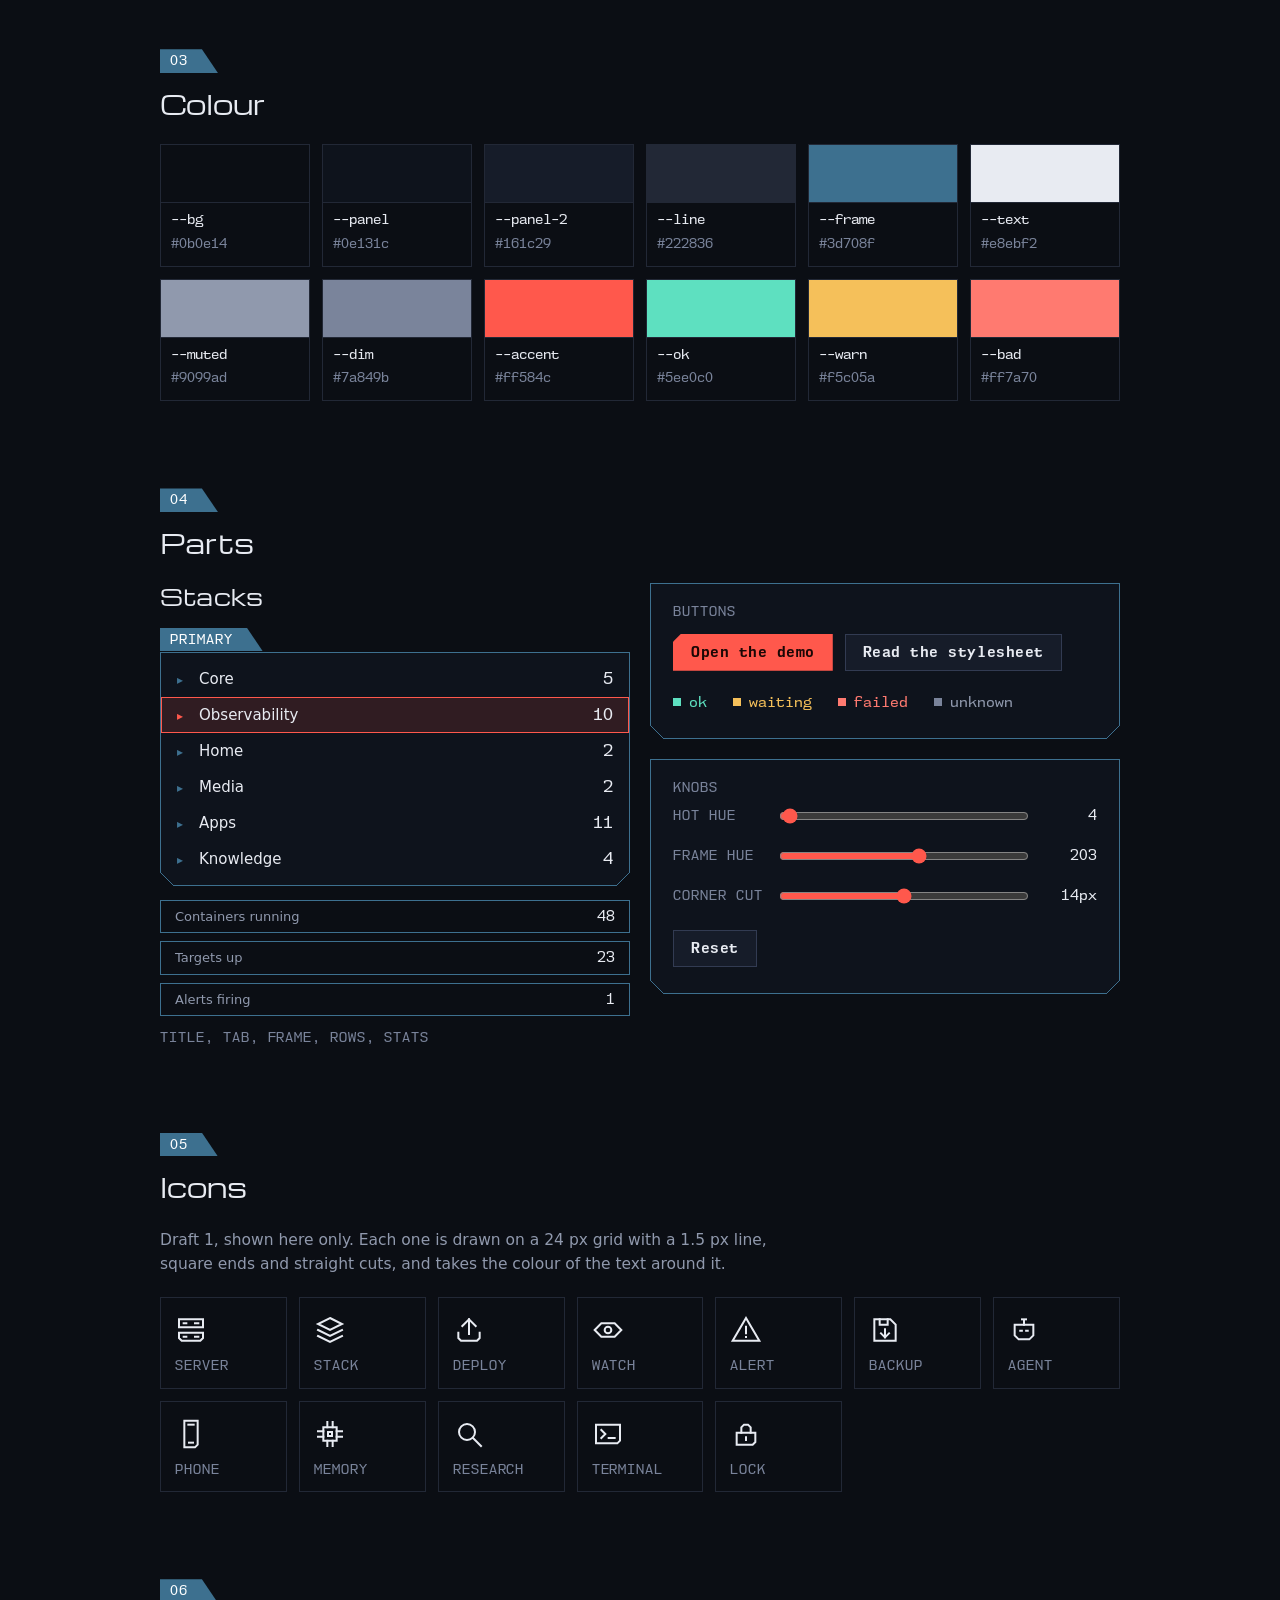
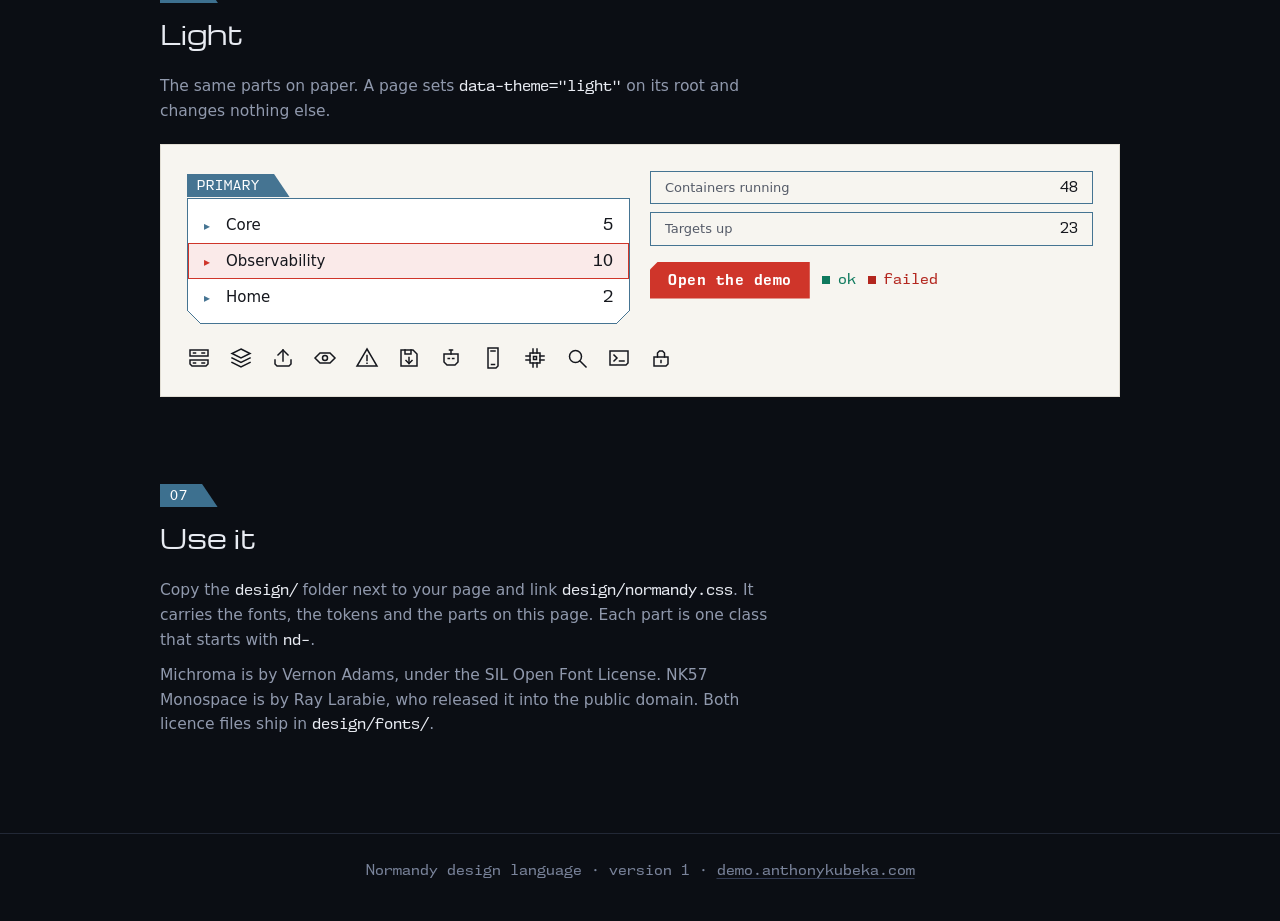
==== commit ea62953e: "Deploy 5205cb3" ====
--- a/design/index.html
+++ b/design/index.html
@@ -7,8 +7,6 @@
   <meta name="description" content="The type, colour and parts that every Normandy page uses. One stylesheet, 3 fonts, 3 knobs.">
   <meta name="color-scheme" content="dark">
   <meta name="theme-color" content="#0b0e14">
-  <!-- LAUNCH: remove the next line when Anthony approves the content. See docs/PLAN.md task D-7. -->
-  <meta name="robots" content="noindex">
   <link rel="icon" type="image/svg+xml" href="../assets/icon.svg">
   <link rel="stylesheet" href="normandy.css">
   <link rel="stylesheet" href="icons.css">
